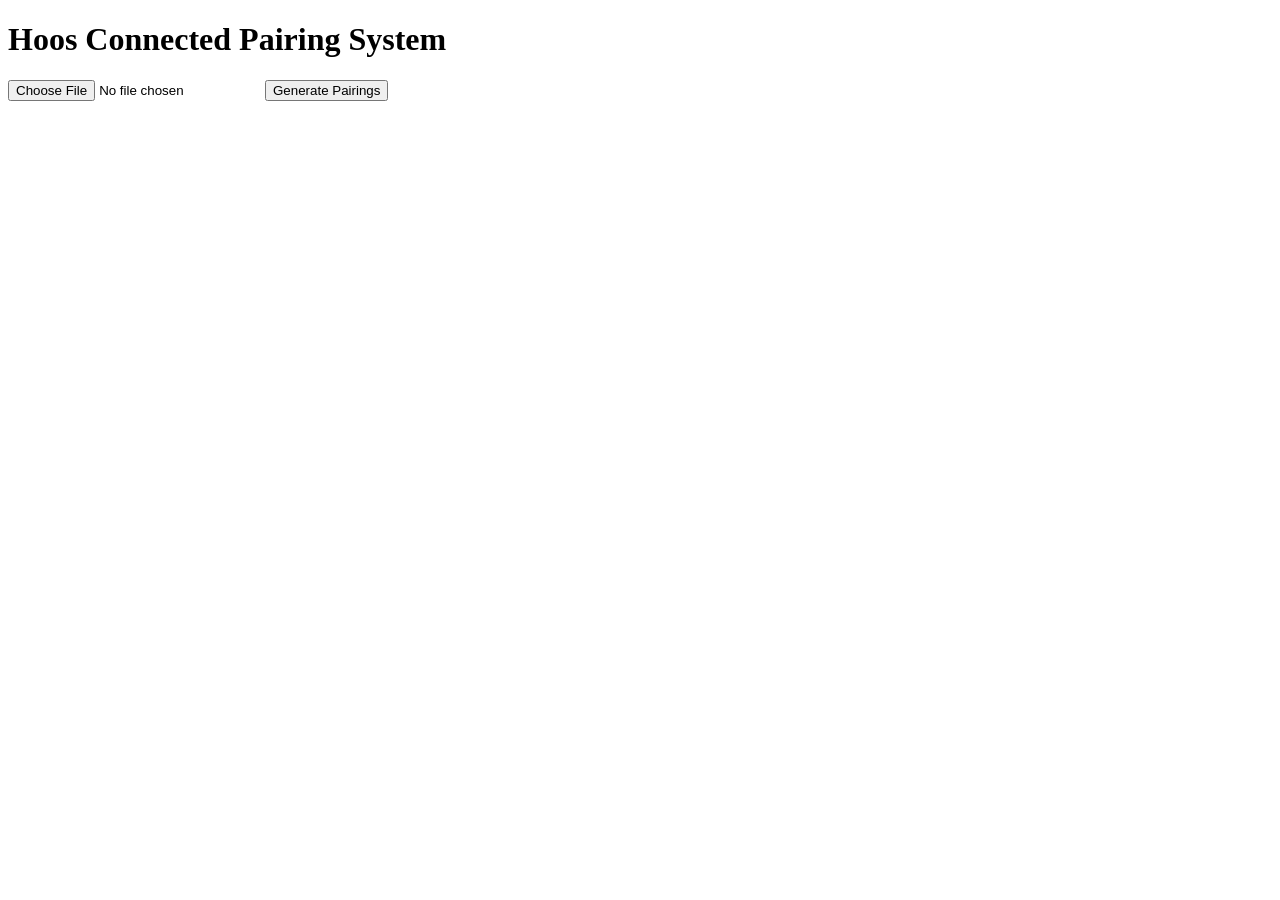
==== templates/index.html @ 498ef142 "Added a simple page where you can upload a CSV and see and download the pairings" ====
<!DOCTYPE html>
<html>

<head>
    <title>Hoos Connected Pairings</title>
</head>

<body>

    <h1>Hoos Connected Pairing System</h1>

    <form action="/upload" method="post" enctype="multipart/form-data">

        <input type="file" name="file" accept=".csv">

        <button type="submit">
            Generate Pairings
        </button>

    </form>

</body>

</html>
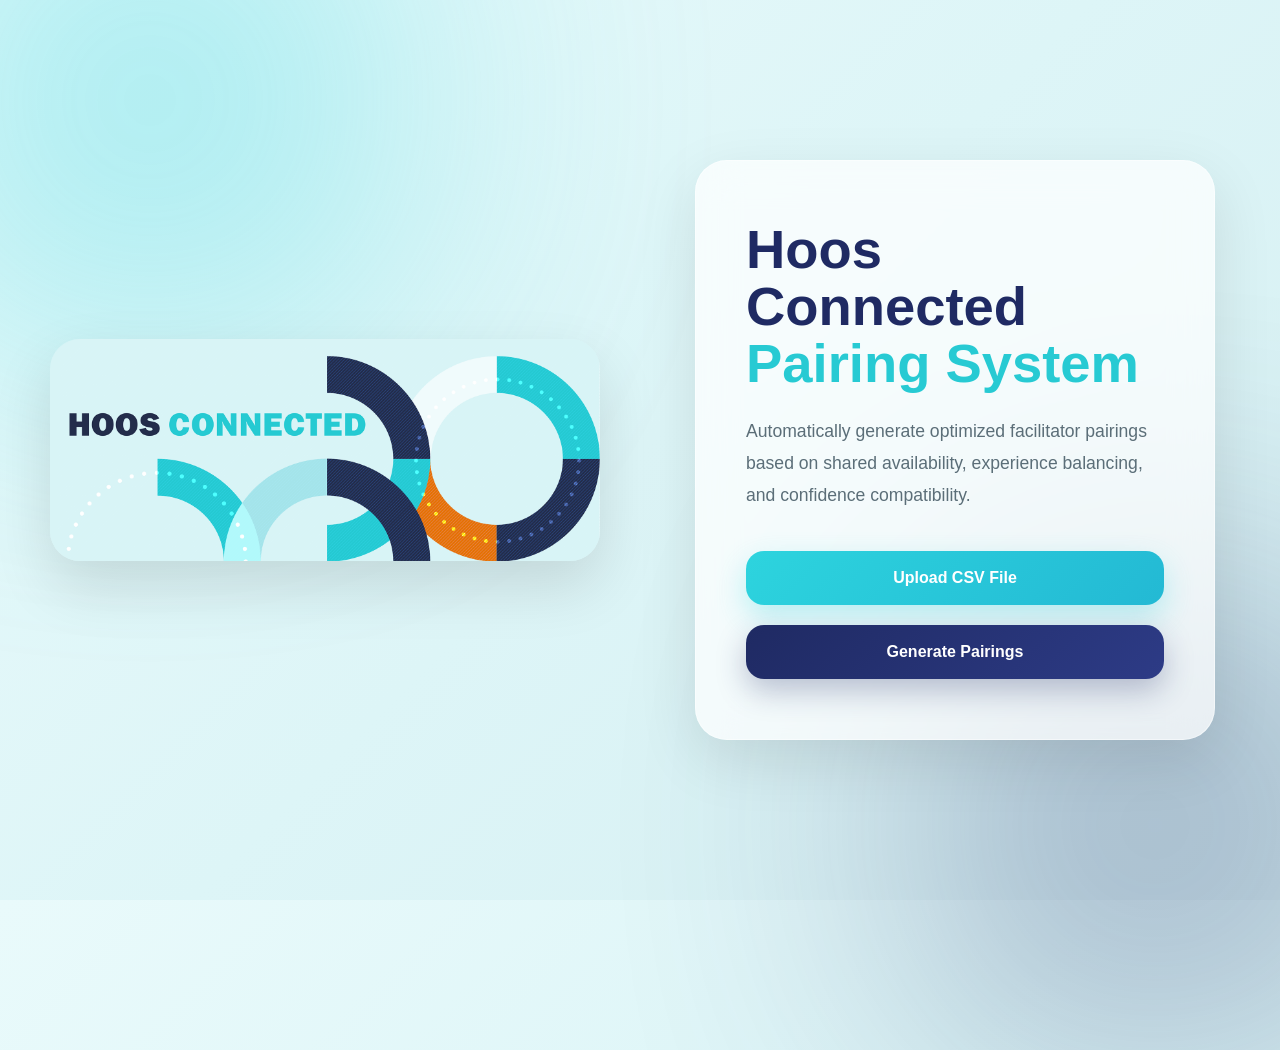
==== commit 85955274: "Styling changes, adding CSS file" ====
--- a/templates/index.html
+++ b/templates/index.html
@@ -1,23 +1,93 @@
 <!DOCTYPE html>
-<html>
+<html lang="en">
 
 <head>
-    <title>Hoos Connected Pairings</title>
+
+    <meta charset="UTF-8">
+
+    <meta
+        name="viewport"
+        content="width=device-width, initial-scale=1.0"
+    >
+
+    <title>
+        Hoos Connected Pairings
+    </title>
+
+    <link
+        rel="stylesheet"
+        href="/static/style.css"
+    >
+
 </head>
 
 <body>
 
-    <h1>Hoos Connected Pairing System</h1>
+    <div class="background-glow glow1"></div>
+    <div class="background-glow glow2"></div>
 
-    <form action="/upload" method="post" enctype="multipart/form-data">
+    <main class="container">
 
-        <input type="file" name="file" accept=".csv">
+        <section class="left-section">
 
-        <button type="submit">
-            Generate Pairings
-        </button>
+            <img
+                src="/static/hero.png"
+                alt="Hoos Connected"
+                class="hero-image"
+            >
 
-    </form>
+        </section>
+
+        <section class="right-section">
+
+            <div class="card">
+
+                <h1>
+                    Hoos Connected
+                    <span>Pairing System</span>
+                </h1>
+
+                <p class="subtitle">
+
+                    Automatically generate optimized facilitator pairings
+                    based on shared availability, experience balancing,
+                    and confidence compatibility.
+
+                </p>
+
+                <form
+                    action="/upload"
+                    method="post"
+                    enctype="multipart/form-data"
+                    class="upload-form"
+                >
+
+                    <label class="custom-file-upload">
+
+                        <input
+                            type="file"
+                            name="file"
+                            accept=".csv"
+                            required
+                        >
+
+                        Upload CSV File
+
+                    </label>
+
+                    <button type="submit">
+
+                        Generate Pairings
+
+                    </button>
+
+                </form>
+
+            </div>
+
+        </section>
+
+    </main>
 
 </body>
 
--- a/static/style.css
+++ b/static/style.css
@@ -0,0 +1,618 @@
+* {
+
+    margin: 0;
+    padding: 0;
+
+    box-sizing: border-box;
+}
+
+body {
+
+    min-height: 100vh;
+
+    display: flex;
+
+    justify-content: center;
+    align-items: center;
+
+    overflow: hidden;
+
+    background:
+        linear-gradient(
+            135deg,
+            #E9FAFB 0%,
+            #DDF5F7 50%,
+            #D6EFF2 100%
+        );
+
+    font-family:
+        "Inter",
+        "Segoe UI",
+        sans-serif;
+
+    position: relative;
+}
+
+
+/* Background Glow */
+
+.background-glow {
+
+    position: absolute;
+
+    border-radius: 50%;
+
+    filter: blur(140px);
+
+    opacity: 0.4;
+
+    z-index: 0;
+}
+
+.glow1 {
+
+    width: 500px;
+    height: 500px;
+
+    background: #2DD4DE;
+
+    top: -150px;
+    left: -100px;
+}
+
+.glow2 {
+
+    width: 450px;
+    height: 450px;
+
+    background: #1F2A63;
+
+    bottom: -150px;
+    right: -100px;
+}
+
+
+/* Main Layout */
+
+.container {
+
+    position: relative;
+
+    z-index: 2;
+
+    width: 100%;
+    max-width: 1400px;
+
+    display: flex;
+
+    align-items: center;
+    justify-content: center;
+
+    gap: 80px;
+
+    padding: 50px;
+}
+
+
+/* Left Image */
+
+.left-section {
+
+    flex: 1;
+
+    display: flex;
+
+    justify-content: center;
+    align-items: center;
+}
+
+.hero-image {
+
+    width: 100%;
+    max-width: 620px;
+
+    border-radius: 30px;
+
+    box-shadow:
+        0 25px 60px rgba(0,0,0,0.12);
+
+    transition:
+        transform 0.4s ease;
+}
+
+.hero-image:hover {
+
+    transform:
+        translateY(-6px)
+        scale(1.01);
+}
+
+
+/* Right Side */
+
+.right-section {
+
+    flex: 1;
+
+    display: flex;
+
+    justify-content: center;
+}
+
+
+/* Card */
+
+.card {
+
+    width: 100%;
+    max-width: 520px;
+
+    background: rgba(255,255,255,0.72);
+
+    backdrop-filter: blur(20px);
+
+    padding: 60px 50px;
+
+    border-radius: 32px;
+
+    border:
+        1px solid rgba(255,255,255,0.45);
+
+    box-shadow:
+        0 20px 60px rgba(0,0,0,0.10);
+}
+
+
+/* Heading */
+
+.card h1 {
+
+    font-size: 3.4rem;
+
+    line-height: 1.05;
+
+    color: #1F2A63;
+
+    margin-bottom: 24px;
+
+    font-weight: 800;
+}
+
+.card h1 span {
+
+    display: block;
+
+    color: #27CAD3;
+}
+
+
+/* Subtitle */
+
+.subtitle {
+
+    color: #5B6E78;
+
+    font-size: 1.1rem;
+
+    line-height: 1.8;
+
+    margin-bottom: 40px;
+
+    text-align: left;
+}
+
+
+/* Form */
+
+.upload-form {
+
+    display: flex;
+
+    flex-direction: column;
+
+    gap: 20px;
+}
+
+
+/* Upload Button */
+
+.custom-file-upload {
+
+    display: flex;
+
+    justify-content: center;
+    align-items: center;
+
+    width: 100%;
+
+    padding: 18px 24px;
+
+    border-radius: 18px;
+
+    background:
+        linear-gradient(
+            135deg,
+            #2DD4DE,
+            #23B9D4
+        );
+
+    color: white;
+
+    font-size: 1rem;
+
+    font-weight: 700;
+
+    cursor: pointer;
+
+    transition:
+        transform 0.25s ease,
+        box-shadow 0.25s ease;
+
+    box-shadow:
+        0 12px 30px rgba(45,212,222,0.30);
+}
+
+.custom-file-upload:hover {
+
+    transform: translateY(-3px);
+
+    box-shadow:
+        0 18px 40px rgba(45,212,222,0.42);
+}
+
+.custom-file-upload input {
+
+    display: none;
+}
+
+
+/* Submit Button */
+
+button {
+
+    border: none;
+
+    padding: 18px 24px;
+
+    border-radius: 18px;
+
+    background:
+        linear-gradient(
+            135deg,
+            #1F2A63,
+            #2D3B86
+        );
+
+    color: white;
+
+    font-size: 1rem;
+
+    font-weight: 700;
+
+    cursor: pointer;
+
+    transition:
+        transform 0.25s ease,
+        box-shadow 0.25s ease;
+
+    box-shadow:
+        0 12px 30px rgba(31,42,99,0.28);
+}
+
+button:hover {
+
+    transform: translateY(-3px);
+
+    box-shadow:
+        0 18px 40px rgba(31,42,99,0.40);
+}
+
+
+/* Responsive */
+
+@media (max-width: 1100px) {
+
+    .container {
+
+        flex-direction: column;
+
+        gap: 40px;
+
+        padding: 30px;
+    }
+
+    .hero-image {
+
+        max-width: 500px;
+    }
+
+    .card {
+
+        max-width: 100%;
+    }
+
+    .card h1 {
+
+        font-size: 2.7rem;
+    }
+}
+
+/* =========================
+   RESULTS PAGE
+========================= */
+
+.results-page {
+
+    overflow-y: auto;
+
+    padding: 60px 20px;
+}
+
+.results-container {
+
+    position: relative;
+
+    z-index: 2;
+
+    width: 100%;
+    max-width: 1100px;
+
+    margin: auto;
+}
+
+
+/* Header */
+
+.results-header {
+
+    text-align: center;
+
+    margin-bottom: 40px;
+}
+
+.results-header h1 {
+
+    font-size: 4rem;
+
+    font-weight: 800;
+
+    color: #1F2A63;
+
+    margin-bottom: 16px;
+}
+
+.results-header h1 span {
+
+    color: #27CAD3;
+}
+
+.results-header p {
+
+    color: #61717C;
+
+    font-size: 1.1rem;
+
+    max-width: 700px;
+
+    margin: auto;
+
+    line-height: 1.8;
+}
+
+
+/* Table Card */
+
+.table-card {
+
+    background: rgba(255,255,255,0.72);
+
+    backdrop-filter: blur(20px);
+
+    border-radius: 30px;
+
+    padding: 30px;
+
+    border:
+        1px solid rgba(255,255,255,0.45);
+
+    box-shadow:
+        0 20px 60px rgba(0,0,0,0.10);
+
+    overflow: hidden;
+}
+
+
+/* Table */
+
+table {
+
+    width: 100%;
+
+    border-collapse: collapse;
+}
+
+thead {
+
+    background:
+        linear-gradient(
+            135deg,
+            #1F2A63,
+            #2C3C88
+        );
+}
+
+thead th {
+
+    color: white;
+
+    font-size: 1rem;
+
+    font-weight: 700;
+
+    padding: 20px;
+
+    text-align: left;
+}
+
+tbody tr {
+
+    transition:
+        background 0.25s ease,
+        transform 0.2s ease;
+}
+
+tbody tr:nth-child(even) {
+
+    background: rgba(39,202,211,0.05);
+}
+
+tbody tr:hover {
+
+    background: rgba(39,202,211,0.12);
+}
+
+tbody td {
+
+    padding: 22px 20px;
+
+    font-size: 1rem;
+
+    color: #24313A;
+
+    border-bottom:
+        1px solid rgba(0,0,0,0.06);
+}
+
+
+/* Score Badge */
+
+.score-pill {
+
+    display: inline-flex;
+
+    align-items: center;
+    justify-content: center;
+
+    min-width: 65px;
+
+    padding: 8px 16px;
+
+    border-radius: 999px;
+
+    background:
+        linear-gradient(
+            135deg,
+            #27CAD3,
+            #23B2D4
+        );
+
+    color: white;
+
+    font-weight: 700;
+
+    box-shadow:
+        0 8px 18px rgba(39,202,211,0.28);
+}
+
+
+/* Buttons */
+
+.results-buttons {
+
+    display: flex;
+
+    justify-content: center;
+
+    gap: 20px;
+
+    margin-top: 35px;
+}
+
+.download-button,
+.back-button {
+
+    text-decoration: none;
+
+    padding: 16px 24px;
+
+    border-radius: 18px;
+
+    font-weight: 700;
+
+    transition:
+        transform 0.25s ease,
+        box-shadow 0.25s ease;
+}
+
+
+/* Download */
+
+.download-button {
+
+    background:
+        linear-gradient(
+            135deg,
+            #27CAD3,
+            #23B2D4
+        );
+
+    color: white;
+
+    box-shadow:
+        0 10px 30px rgba(39,202,211,0.30);
+}
+
+.download-button:hover {
+
+    transform: translateY(-3px);
+
+    box-shadow:
+        0 18px 40px rgba(39,202,211,0.42);
+}
+
+
+/* Back */
+
+.back-button {
+
+    background:
+        linear-gradient(
+            135deg,
+            #1F2A63,
+            #2D3B86
+        );
+
+    color: white;
+
+    box-shadow:
+        0 10px 30px rgba(31,42,99,0.28);
+}
+
+.back-button:hover {
+
+    transform: translateY(-3px);
+
+    box-shadow:
+        0 18px 40px rgba(31,42,99,0.40);
+}
+
+
+/* Responsive */
+
+@media (max-width: 850px) {
+
+    .results-header h1 {
+
+        font-size: 2.8rem;
+    }
+
+    .table-card {
+
+        overflow-x: auto;
+    }
+
+    .results-buttons {
+
+        flex-direction: column;
+    }
+}
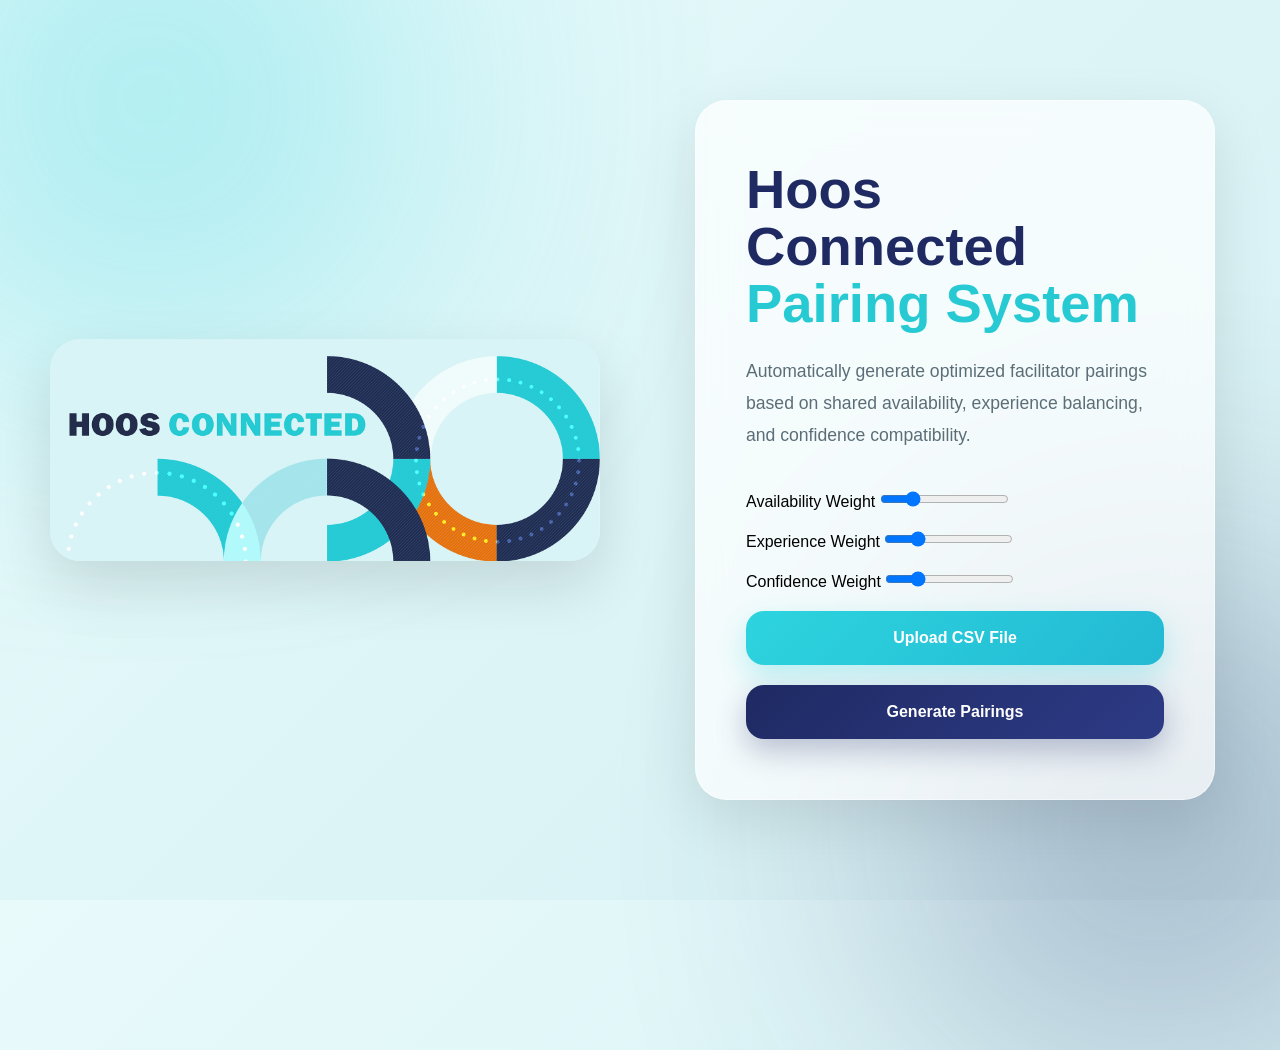
==== commit 221bc0f3: "Attempt to add sliders for the importance of availability, experience, and confidence" ====
--- a/templates/index.html
+++ b/templates/index.html
@@ -61,6 +61,53 @@
                     enctype="multipart/form-data"
                     class="upload-form"
                 >
+                    <div class="slider-group">
+
+                        <label>
+                            Availability Weight
+                        </label>
+
+                        <input
+                            type="range"
+                            name="overlap_weight"
+                            min="1"
+                            max="10"
+                            value="3"
+                        >
+
+                    </div>
+
+                    <div class="slider-group">
+
+                        <label>
+                            Experience Weight
+                        </label>
+
+                        <input
+                            type="range"
+                            name="experience_weight"
+                            min="1"
+                            max="10"
+                            value="3"
+                        >
+
+                    </div>
+
+                    <div class="slider-group">
+
+                        <label>
+                            Confidence Weight
+                        </label>
+
+                        <input
+                            type="range"
+                            name="confidence_weight"
+                            min="1"
+                            max="10"
+                            value="3"
+                        >
+
+                    </div>
 
                     <label class="custom-file-upload">
 
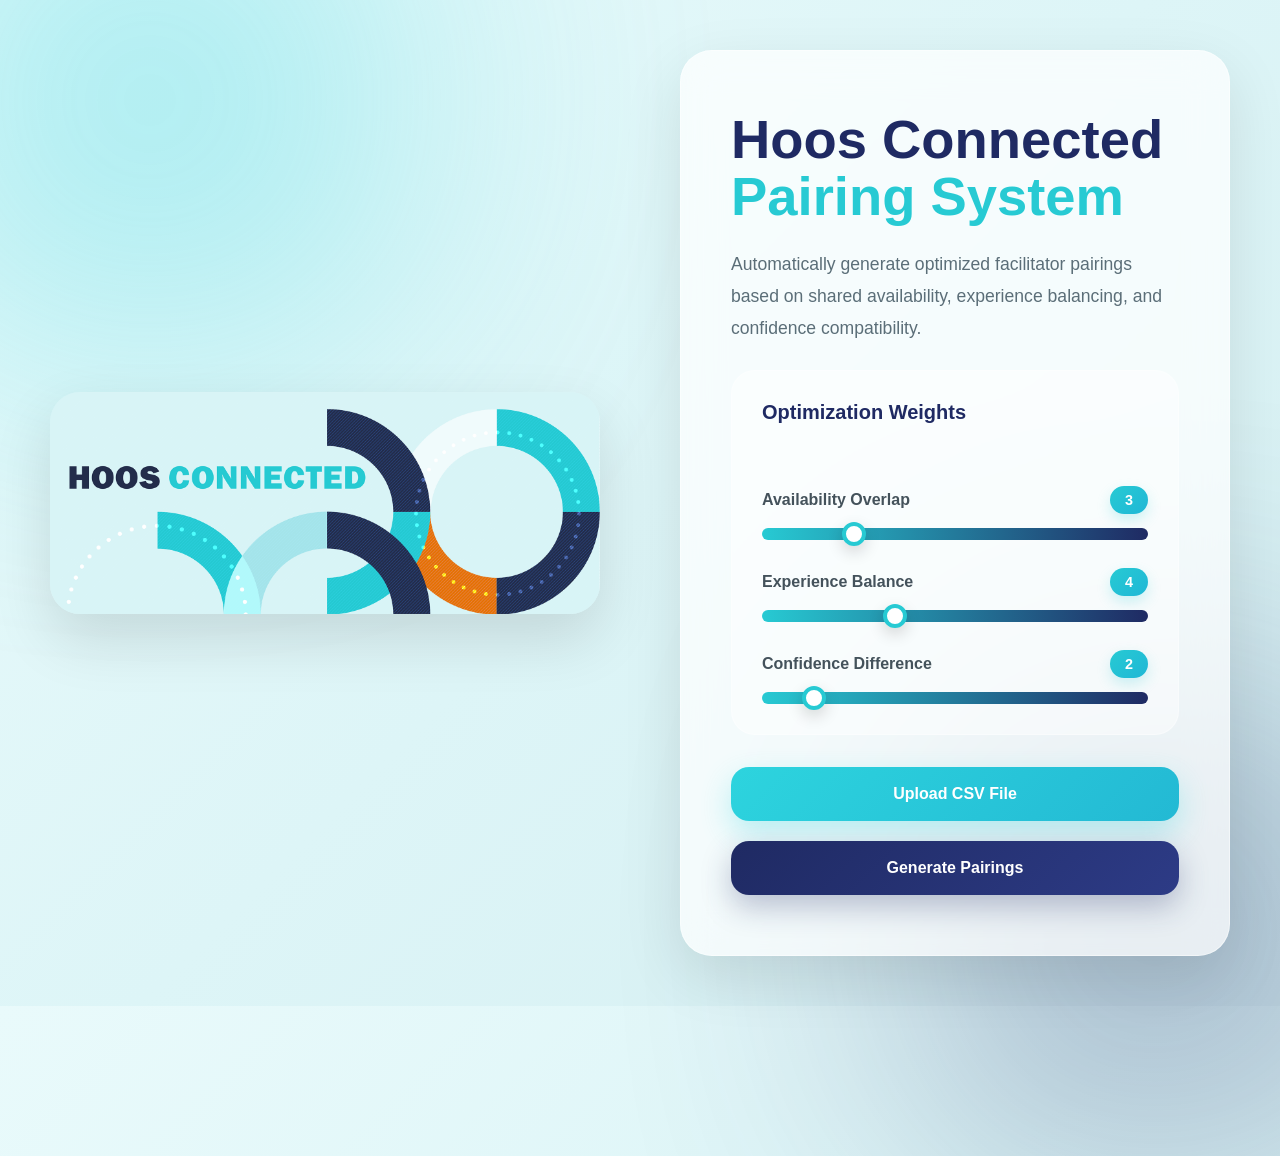
==== commit 0a9f65c7: "Added a details section in the table to show why the choice was made. Tried to fix the sliders on th" ====
--- a/templates/index.html
+++ b/templates/index.html
@@ -61,11 +61,25 @@
                     enctype="multipart/form-data"
                     class="upload-form"
                 >
+                    <div class="weights-section">
+
+                    <h3>
+                        Optimization Weights
+                    </h3>
+
                     <div class="slider-group">
 
-                        <label>
-                            Availability Weight
-                        </label>
+                        <div class="slider-header">
+
+                            <label>
+                                Availability Overlap
+                            </label>
+
+                            <span id="overlap-value">
+                                3
+                            </span>
+
+                        </div>
 
                         <input
                             type="range"
@@ -73,41 +87,70 @@
                             min="1"
                             max="10"
                             value="3"
+                            oninput="
+                                document.getElementById('overlap-value').innerText = this.value
+                            "
                         >
 
                     </div>
 
+
                     <div class="slider-group">
 
-                        <label>
-                            Experience Weight
-                        </label>
+                        <div class="slider-header">
+
+                            <label>
+                                Experience Balance
+                            </label>
+
+                            <span id="experience-value">
+                                4
+                            </span>
+
+                        </div>
 
                         <input
                             type="range"
                             name="experience_weight"
                             min="1"
                             max="10"
-                            value="3"
+                            value="4"
+                            oninput="
+                                document.getElementById('experience-value').innerText = this.value
+                            "
                         >
 
                     </div>
 
+
                     <div class="slider-group">
 
-                        <label>
-                            Confidence Weight
-                        </label>
+                        <div class="slider-header">
+
+                            <label>
+                                Confidence Difference
+                            </label>
+
+                            <span id="confidence-value">
+                                2
+                            </span>
+
+                        </div>
 
                         <input
                             type="range"
                             name="confidence_weight"
                             min="1"
                             max="10"
-                            value="3"
+                            value="2"
+                            oninput="
+                                document.getElementById('confidence-value').innerText = this.value
+                            "
                         >
 
                     </div>
+
+                </div>
 
                     <label class="custom-file-upload">
 
@@ -121,6 +164,8 @@
                         Upload CSV File
 
                     </label>
+
+                    
 
                     <button type="submit">
 
--- a/static/style.css
+++ b/static/style.css
@@ -145,7 +145,8 @@
 .card {
 
     width: 100%;
-    max-width: 520px;
+
+    max-width: 620px;
 
     background: rgba(255,255,255,0.72);
 
@@ -196,7 +197,7 @@
 
     line-height: 1.8;
 
-    margin-bottom: 40px;
+    margin-bottom: 18px;
 
     text-align: left;
 }
@@ -206,11 +207,14 @@
 
 .upload-form {
 
+    width: 100%;
+
     display: flex;
 
     flex-direction: column;
 
     gap: 20px;
+
 }
 
 
@@ -615,4 +619,220 @@
 
         flex-direction: column;
     }
+}
+
+/* =========================
+   WEIGHT SECTION
+========================= */
+
+.weights-section {
+
+    width: 100%;
+
+    display: flex;
+
+    flex-direction: column;
+
+    gap: 28px;
+
+    background: rgba(255,255,255,0.45);
+
+    border-radius: 24px;
+
+    padding: 30px;
+
+    border:
+        1px solid rgba(255,255,255,0.35);
+
+    margin-top: 8px;
+
+    margin-bottom: 12px;
+}
+
+
+/* Header */
+
+.weights-section h3 {
+
+    color: #1F2A63;
+
+    font-size: 1.25rem;
+
+    margin-bottom: 34px;
+
+    font-weight: 700;
+}
+
+
+/* Individual Slider Blocks */
+
+.slider-group {
+
+    width: 100%;
+
+    display: flex;
+
+    flex-direction: column;
+}
+
+.slider-group:last-child {
+
+    margin-bottom: 0;
+}
+
+
+/* Label + Value */
+
+.slider-header {
+
+    width: 100%;
+    display: flex;
+
+    justify-content: space-between;
+    align-items: center;
+
+    margin-bottom: 14px;
+}
+
+.slider-header label {
+
+    color: #44525B;
+
+    font-weight: 600;
+
+    font-size: 1rem;
+}
+
+.slider-header span {
+
+    min-width: 38px;
+
+    display: flex;
+
+    justify-content: center;
+    align-items: center;
+
+    padding: 6px 12px;
+
+    border-radius: 999px;
+
+    background:
+        linear-gradient(
+            135deg,
+            #27CAD3,
+            #1FB7D6
+        );
+
+    color: white;
+
+    font-size: 0.9rem;
+
+    font-weight: 700;
+
+    box-shadow:
+        0 6px 14px rgba(39,202,211,0.22);
+}
+
+
+/* Slider */
+
+.slider-group input[type="range"] {
+
+    width: 100%;
+
+    min-width: 100%;
+
+    flex-grow: 1;
+
+    display: block;
+
+    -webkit-appearance: none;
+
+    appearance: none;
+
+    height: 12px;
+
+    border-radius: 999px;
+
+    background:
+        linear-gradient(
+            90deg,
+            #27CAD3 0%,
+            #1F2A63 100%
+        );
+
+    outline: none;
+
+    margin: 0;
+}
+
+
+/* Slider Thumb */
+
+.slider-group input[type="range"]::-webkit-slider-thumb {
+
+    -webkit-appearance: none;
+
+    appearance: none;
+
+    width: 24px;
+    height: 24px;
+
+    border-radius: 50%;
+
+    background: white;
+
+    border: 4px solid #27CAD3;
+
+    cursor: pointer;
+
+    transition:
+        transform 0.2s ease;
+
+    box-shadow:
+        0 6px 16px rgba(0,0,0,0.16);
+}
+
+.slider-group input[type="range"]::-webkit-slider-thumb:hover {
+
+    transform: scale(1.08);
+}
+
+details {
+
+    cursor: pointer;
+}
+
+summary {
+
+    color: #27CAD3;
+
+    font-weight: 700;
+
+    margin-bottom: 12px;
+}
+
+.pair-details {
+
+    margin-top: 16px;
+
+    background: rgba(39,202,211,0.08);
+
+    padding: 18px;
+
+    border-radius: 16px;
+}
+
+.pair-details p {
+
+    margin-bottom: 10px;
+
+    color: #34424D;
+}
+
+.pair-details ul {
+
+    margin-left: 18px;
+
+    margin-bottom: 12px;
 }
